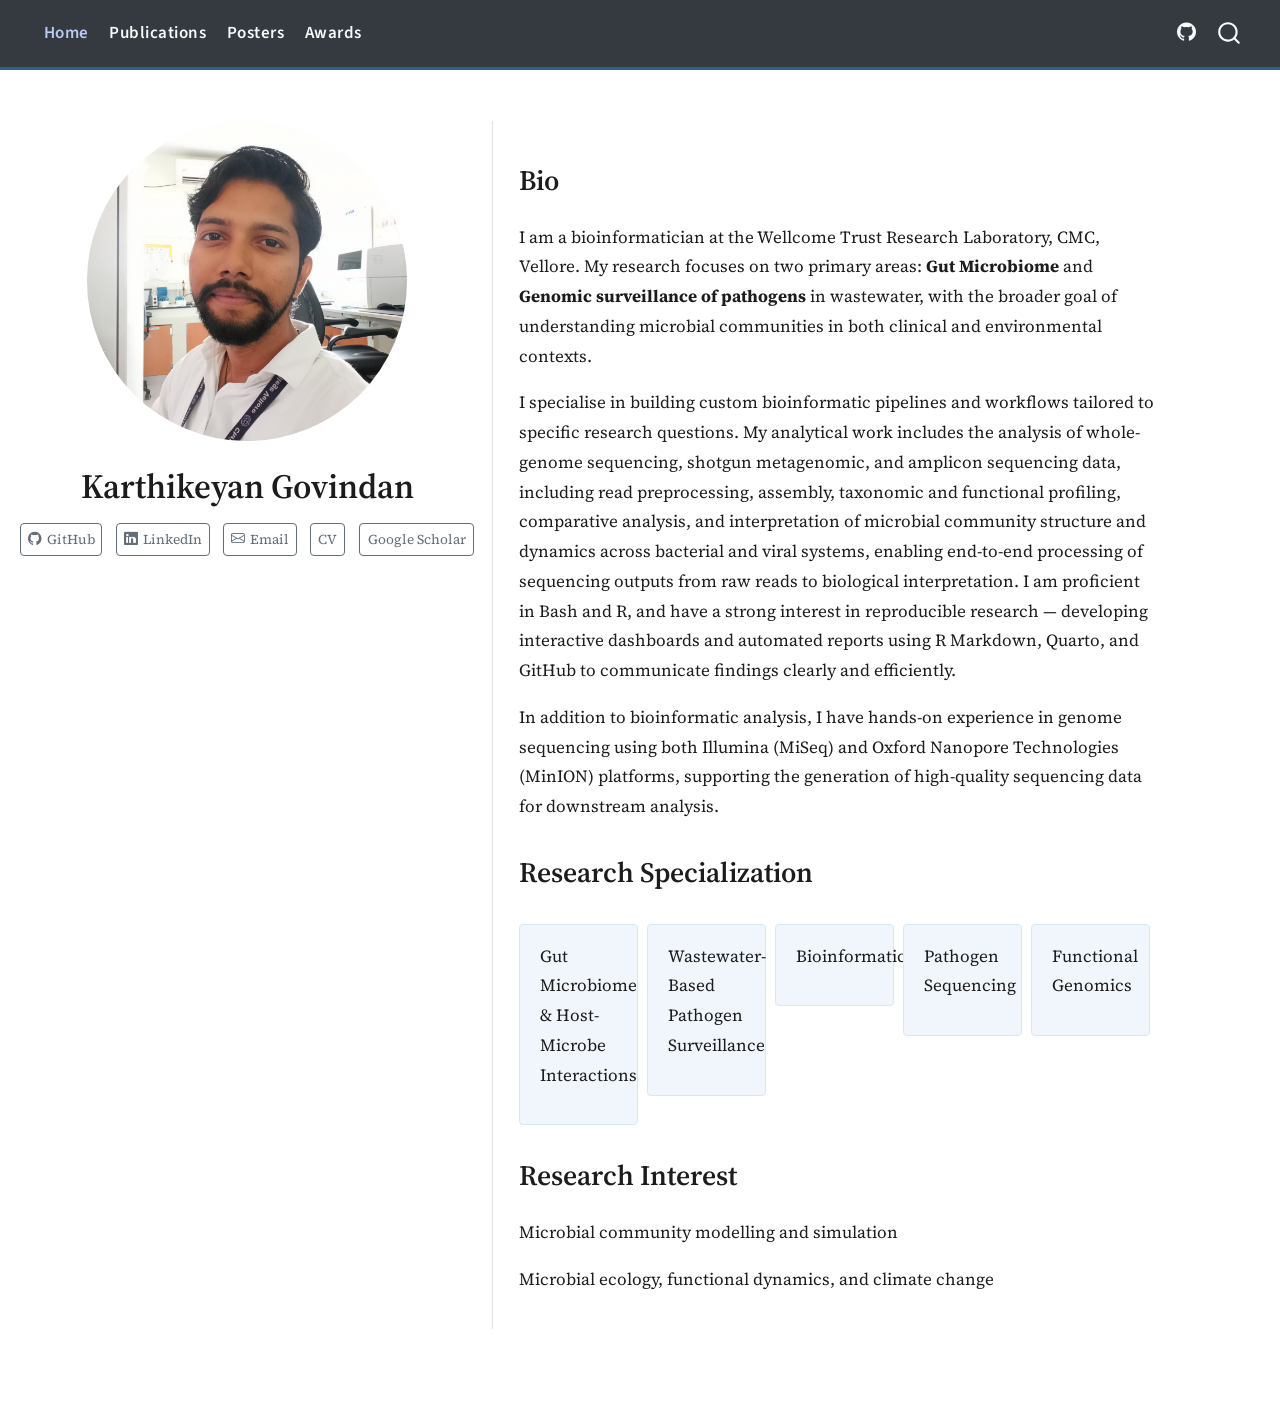
==== docs/index.html @ aa15e9ef "second commit" ====
<!DOCTYPE html>
<html xmlns="http://www.w3.org/1999/xhtml" lang="en" xml:lang="en"><head>

<meta charset="utf-8">
<meta name="generator" content="quarto-1.8.25">

<meta name="viewport" content="width=device-width, initial-scale=1.0, user-scalable=yes">


<title>Karthikeyan Govindan</title>
<style>
code{white-space: pre-wrap;}
span.smallcaps{font-variant: small-caps;}
div.columns{display: flex; gap: min(4vw, 1.5em);}
div.column{flex: auto; overflow-x: auto;}
div.hanging-indent{margin-left: 1.5em; text-indent: -1.5em;}
ul.task-list{list-style: none;}
ul.task-list li input[type="checkbox"] {
  width: 0.8em;
  margin: 0 0.8em 0.2em -1em; /* quarto-specific, see https://github.com/quarto-dev/quarto-cli/issues/4556 */ 
  vertical-align: middle;
}
</style>


<script src="site_libs/quarto-nav/quarto-nav.js"></script>
<script src="site_libs/quarto-nav/headroom.min.js"></script>
<script src="site_libs/clipboard/clipboard.min.js"></script>
<script src="site_libs/quarto-search/autocomplete.umd.js"></script>
<script src="site_libs/quarto-search/fuse.min.js"></script>
<script src="site_libs/quarto-search/quarto-search.js"></script>
<meta name="quarto:offset" content="./">
<script src="site_libs/quarto-html/quarto.js" type="module"></script>
<script src="site_libs/quarto-html/tabsets/tabsets.js" type="module"></script>
<script src="site_libs/quarto-html/axe/axe-check.js" type="module"></script>
<script src="site_libs/quarto-html/popper.min.js"></script>
<script src="site_libs/quarto-html/tippy.umd.min.js"></script>
<link href="site_libs/quarto-html/tippy.css" rel="stylesheet">
<link href="site_libs/quarto-html/quarto-syntax-highlighting-7b89279ff1a6dce999919e0e67d4d9ec.css" rel="stylesheet" id="quarto-text-highlighting-styles">
<script src="site_libs/bootstrap/bootstrap.min.js"></script>
<link href="site_libs/bootstrap/bootstrap-icons.css" rel="stylesheet">
<link href="site_libs/bootstrap/bootstrap-ef08cc5fa9a09181b5c5da434a061628.min.css" rel="stylesheet" append-hash="true" id="quarto-bootstrap" data-mode="light">
<script id="quarto-search-options" type="application/json">{
  "location": "navbar",
  "copy-button": false,
  "collapse-after": 3,
  "panel-placement": "end",
  "type": "overlay",
  "limit": 50,
  "keyboard-shortcut": [
    "f",
    "/",
    "s"
  ],
  "show-item-context": false,
  "language": {
    "search-no-results-text": "No results",
    "search-matching-documents-text": "matching documents",
    "search-copy-link-title": "Copy link to search",
    "search-hide-matches-text": "Hide additional matches",
    "search-more-match-text": "more match in this document",
    "search-more-matches-text": "more matches in this document",
    "search-clear-button-title": "Clear",
    "search-text-placeholder": "",
    "search-detached-cancel-button-title": "Cancel",
    "search-submit-button-title": "Submit",
    "search-label": "Search"
  }
}</script>


<link rel="stylesheet" href="styles.css">
</head>

<body class="nav-fixed fullcontent quarto-light">

<div id="quarto-search-results"></div>
  <header id="quarto-header" class="headroom fixed-top">
    <nav class="navbar navbar-expand-lg " data-bs-theme="dark">
      <div class="navbar-container container-fluid">
      <div class="navbar-brand-container mx-auto">
    <a href="./index.html" class="navbar-brand navbar-brand-logo">
    </a>
  </div>
            <div id="quarto-search" class="" title="Search"></div>
          <button class="navbar-toggler" type="button" data-bs-toggle="collapse" data-bs-target="#navbarCollapse" aria-controls="navbarCollapse" role="menu" aria-expanded="false" aria-label="Toggle navigation" onclick="if (window.quartoToggleHeadroom) { window.quartoToggleHeadroom(); }">
  <span class="navbar-toggler-icon"></span>
</button>
          <div class="collapse navbar-collapse" id="navbarCollapse">
            <ul class="navbar-nav navbar-nav-scroll me-auto">
  <li class="nav-item">
    <a class="nav-link active" href="./index.html" aria-current="page"> 
<span class="menu-text">Home</span></a>
  </li>  
  <li class="nav-item">
    <a class="nav-link" href="./publications.html"> 
<span class="menu-text">Publications</span></a>
  </li>  
  <li class="nav-item">
    <a class="nav-link" href="./posters.html"> 
<span class="menu-text">Posters</span></a>
  </li>  
  <li class="nav-item">
    <a class="nav-link" href="./awards.html"> 
<span class="menu-text">Awards</span></a>
  </li>  
</ul>
            <ul class="navbar-nav navbar-nav-scroll ms-auto">
  <li class="nav-item compact">
    <a class="nav-link" href="https://github.com/yourusername"> <i class="bi bi-github" role="img" aria-label="GitHub">
</i> 
<span class="menu-text"></span></a>
  </li>  
</ul>
          </div> <!-- /navcollapse -->
            <div class="quarto-navbar-tools">
</div>
      </div> <!-- /container-fluid -->
    </nav>
</header>
<!-- content -->
<div id="quarto-content" class="quarto-container page-columns page-rows-contents page-layout-article page-navbar">
<!-- sidebar -->
<!-- margin-sidebar -->
    
<!-- main -->
<div class="quarto-about-trestles">
  <div class="about-entity">
    <img src="profile.jpg" class="about-image
  round " style="height: 320px; width: 320px;">
<header id="title-block-header" class="quarto-title-block default">
<div class="quarto-title">
<h1 class="title">Karthikeyan Govindan</h1>
</div>
<div class="quarto-title-meta">
  </div>
</header>
    <div class="about-links">
  <a href="https://github.com/karthi-16" class="about-link" rel="" target="">
    <i class="bi bi-github"></i>
     <span class="about-link-text">GitHub</span>
  </a>
  <a href="https://linkedin.com/in/Karthikeyan Govindan" class="about-link" rel="" target="">
    <i class="bi bi-linkedin"></i>
     <span class="about-link-text">LinkedIn</span>
  </a>
  <a href="mailto:karthikeyan.g@cmcvellore.ac.in" class="about-link" rel="" target="">
    <i class="bi bi-envelope"></i>
     <span class="about-link-text">Email</span>
  </a>
  <a href="/cv.pdf" class="about-link" rel="" target="">
     <span class="about-link-text">CV</span>
  </a>
  <a href="https://scholar.google.com/citations?view_op=list_works&amp;hl=en&amp;user=is4cNvYAAAAJ&amp;sortby=pubdate" class="about-link" rel="" target="">
    <i class="bi bi-google-scholar"></i>
     <span class="about-link-text">Google Scholar</span>
  </a>
</div>
  </div>
  <div class="about-contents"><main class="content" id="quarto-document-content">
<section id="section" class="level2">
<h2 data-anchor-id="section"></h2>
</section>
<section id="bio" class="level2">
<h2 data-anchor-id="bio">Bio</h2>
<p>I am a bioinformatician at the Wellcome Trust Research Laboratory, CMC, Vellore. My research focuses on two primary areas: <strong>Gut Microbiome</strong> and <strong>Genomic surveillance of pathogens</strong> in wastewater, with the broader goal of understanding microbial communities in both clinical and environmental contexts.</p>
<p>I specialise in building custom bioinformatic pipelines and workflows tailored to specific research questions. My analytical work includes the analysis of whole-genome sequencing, shotgun metagenomic, and amplicon sequencing data, including read preprocessing, assembly, taxonomic and functional profiling, comparative analysis, and interpretation of microbial community structure and dynamics across bacterial and viral systems, enabling end-to-end processing of sequencing outputs from raw reads to biological interpretation. I am proficient in Bash and R, and have a strong interest in reproducible research — developing interactive dashboards and automated reports using R Markdown, Quarto, and GitHub to communicate findings clearly and efficiently.</p>
<p>In addition to bioinformatic analysis, I have hands-on experience in genome sequencing using both Illumina (MiSeq) and Oxford Nanopore Technologies (MinION) platforms, supporting the generation of high-quality sequencing data for downstream analysis.</p>
</section>
<section id="research-specialization" class="level2">
<h2 data-anchor-id="research-specialization">Research Specialization</h2>
<div class="columns">
<div class="column" style="width:20%;">
<div class="interest-box">
<p>Gut Microbiome &amp; Host-Microbe Interactions</p>
</div>
</div><div class="column" style="width:20%;">
<div class="interest-box">
<p>Wastewater-Based Pathogen Surveillance</p>
</div>
</div><div class="column" style="width:20%;">
<div class="interest-box">
<p>Bioinformatics</p>
</div>
</div><div class="column" style="width:20%;">
<div class="interest-box">
<p>Pathogen Sequencing</p>
</div>
</div><div class="column" style="width:20%;">
<div class="interest-box">
<p>Functional Genomics</p>
</div>
</div>
</div>
</section>
<section id="research-interest" class="level2">
<h2 data-anchor-id="research-interest">Research Interest</h2>
<p>Microbial community modelling and simulation</p>
<p>Microbial ecology, functional dynamics, and climate change</p>


</section>
</main></div>
</div>
 <!-- /main -->
<script id="quarto-html-after-body" type="application/javascript">
  window.document.addEventListener("DOMContentLoaded", function (event) {
    const isCodeAnnotation = (el) => {
      for (const clz of el.classList) {
        if (clz.startsWith('code-annotation-')) {                     
          return true;
        }
      }
      return false;
    }
    const onCopySuccess = function(e) {
      // button target
      const button = e.trigger;
      // don't keep focus
      button.blur();
      // flash "checked"
      button.classList.add('code-copy-button-checked');
      var currentTitle = button.getAttribute("title");
      button.setAttribute("title", "Copied!");
      let tooltip;
      if (window.bootstrap) {
        button.setAttribute("data-bs-toggle", "tooltip");
        button.setAttribute("data-bs-placement", "left");
        button.setAttribute("data-bs-title", "Copied!");
        tooltip = new bootstrap.Tooltip(button, 
          { trigger: "manual", 
            customClass: "code-copy-button-tooltip",
            offset: [0, -8]});
        tooltip.show();    
      }
      setTimeout(function() {
        if (tooltip) {
          tooltip.hide();
          button.removeAttribute("data-bs-title");
          button.removeAttribute("data-bs-toggle");
          button.removeAttribute("data-bs-placement");
        }
        button.setAttribute("title", currentTitle);
        button.classList.remove('code-copy-button-checked');
      }, 1000);
      // clear code selection
      e.clearSelection();
    }
    const getTextToCopy = function(trigger) {
      const outerScaffold = trigger.parentElement.cloneNode(true);
      const codeEl = outerScaffold.querySelector('code');
      for (const childEl of codeEl.children) {
        if (isCodeAnnotation(childEl)) {
          childEl.remove();
        }
      }
      return codeEl.innerText;
    }
    const clipboard = new window.ClipboardJS('.code-copy-button:not([data-in-quarto-modal])', {
      text: getTextToCopy
    });
    clipboard.on('success', onCopySuccess);
    if (window.document.getElementById('quarto-embedded-source-code-modal')) {
      const clipboardModal = new window.ClipboardJS('.code-copy-button[data-in-quarto-modal]', {
        text: getTextToCopy,
        container: window.document.getElementById('quarto-embedded-source-code-modal')
      });
      clipboardModal.on('success', onCopySuccess);
    }
      var localhostRegex = new RegExp(/^(?:http|https):\/\/localhost\:?[0-9]*\//);
      var mailtoRegex = new RegExp(/^mailto:/);
        var filterRegex = new RegExp('/' + window.location.host + '/');
      var isInternal = (href) => {
          return filterRegex.test(href) || localhostRegex.test(href) || mailtoRegex.test(href);
      }
      // Inspect non-navigation links and adorn them if external
     var links = window.document.querySelectorAll('a[href]:not(.nav-link):not(.navbar-brand):not(.toc-action):not(.sidebar-link):not(.sidebar-item-toggle):not(.pagination-link):not(.no-external):not([aria-hidden]):not(.dropdown-item):not(.quarto-navigation-tool):not(.about-link)');
      for (var i=0; i<links.length; i++) {
        const link = links[i];
        if (!isInternal(link.href)) {
          // undo the damage that might have been done by quarto-nav.js in the case of
          // links that we want to consider external
          if (link.dataset.originalHref !== undefined) {
            link.href = link.dataset.originalHref;
          }
        }
      }
    function tippyHover(el, contentFn, onTriggerFn, onUntriggerFn) {
      const config = {
        allowHTML: true,
        maxWidth: 500,
        delay: 100,
        arrow: false,
        appendTo: function(el) {
            return el.parentElement;
        },
        interactive: true,
        interactiveBorder: 10,
        theme: 'quarto',
        placement: 'bottom-start',
      };
      if (contentFn) {
        config.content = contentFn;
      }
      if (onTriggerFn) {
        config.onTrigger = onTriggerFn;
      }
      if (onUntriggerFn) {
        config.onUntrigger = onUntriggerFn;
      }
      window.tippy(el, config); 
    }
    const noterefs = window.document.querySelectorAll('a[role="doc-noteref"]');
    for (var i=0; i<noterefs.length; i++) {
      const ref = noterefs[i];
      tippyHover(ref, function() {
        // use id or data attribute instead here
        let href = ref.getAttribute('data-footnote-href') || ref.getAttribute('href');
        try { href = new URL(href).hash; } catch {}
        const id = href.replace(/^#\/?/, "");
        const note = window.document.getElementById(id);
        if (note) {
          return note.innerHTML;
        } else {
          return "";
        }
      });
    }
    const xrefs = window.document.querySelectorAll('a.quarto-xref');
    const processXRef = (id, note) => {
      // Strip column container classes
      const stripColumnClz = (el) => {
        el.classList.remove("page-full", "page-columns");
        if (el.children) {
          for (const child of el.children) {
            stripColumnClz(child);
          }
        }
      }
      stripColumnClz(note)
      if (id === null || id.startsWith('sec-')) {
        // Special case sections, only their first couple elements
        const container = document.createElement("div");
        if (note.children && note.children.length > 2) {
          container.appendChild(note.children[0].cloneNode(true));
          for (let i = 1; i < note.children.length; i++) {
            const child = note.children[i];
            if (child.tagName === "P" && child.innerText === "") {
              continue;
            } else {
              container.appendChild(child.cloneNode(true));
              break;
            }
          }
          if (window.Quarto?.typesetMath) {
            window.Quarto.typesetMath(container);
          }
          return container.innerHTML
        } else {
          if (window.Quarto?.typesetMath) {
            window.Quarto.typesetMath(note);
          }
          return note.innerHTML;
        }
      } else {
        // Remove any anchor links if they are present
        const anchorLink = note.querySelector('a.anchorjs-link');
        if (anchorLink) {
          anchorLink.remove();
        }
        if (window.Quarto?.typesetMath) {
          window.Quarto.typesetMath(note);
        }
        if (note.classList.contains("callout")) {
          return note.outerHTML;
        } else {
          return note.innerHTML;
        }
      }
    }
    for (var i=0; i<xrefs.length; i++) {
      const xref = xrefs[i];
      tippyHover(xref, undefined, function(instance) {
        instance.disable();
        let url = xref.getAttribute('href');
        let hash = undefined; 
        if (url.startsWith('#')) {
          hash = url;
        } else {
          try { hash = new URL(url).hash; } catch {}
        }
        if (hash) {
          const id = hash.replace(/^#\/?/, "");
          const note = window.document.getElementById(id);
          if (note !== null) {
            try {
              const html = processXRef(id, note.cloneNode(true));
              instance.setContent(html);
            } finally {
              instance.enable();
              instance.show();
            }
          } else {
            // See if we can fetch this
            fetch(url.split('#')[0])
            .then(res => res.text())
            .then(html => {
              const parser = new DOMParser();
              const htmlDoc = parser.parseFromString(html, "text/html");
              const note = htmlDoc.getElementById(id);
              if (note !== null) {
                const html = processXRef(id, note);
                instance.setContent(html);
              } 
            }).finally(() => {
              instance.enable();
              instance.show();
            });
          }
        } else {
          // See if we can fetch a full url (with no hash to target)
          // This is a special case and we should probably do some content thinning / targeting
          fetch(url)
          .then(res => res.text())
          .then(html => {
            const parser = new DOMParser();
            const htmlDoc = parser.parseFromString(html, "text/html");
            const note = htmlDoc.querySelector('main.content');
            if (note !== null) {
              // This should only happen for chapter cross references
              // (since there is no id in the URL)
              // remove the first header
              if (note.children.length > 0 && note.children[0].tagName === "HEADER") {
                note.children[0].remove();
              }
              const html = processXRef(null, note);
              instance.setContent(html);
            } 
          }).finally(() => {
            instance.enable();
            instance.show();
          });
        }
      }, function(instance) {
      });
    }
        let selectedAnnoteEl;
        const selectorForAnnotation = ( cell, annotation) => {
          let cellAttr = 'data-code-cell="' + cell + '"';
          let lineAttr = 'data-code-annotation="' +  annotation + '"';
          const selector = 'span[' + cellAttr + '][' + lineAttr + ']';
          return selector;
        }
        const selectCodeLines = (annoteEl) => {
          const doc = window.document;
          const targetCell = annoteEl.getAttribute("data-target-cell");
          const targetAnnotation = annoteEl.getAttribute("data-target-annotation");
          const annoteSpan = window.document.querySelector(selectorForAnnotation(targetCell, targetAnnotation));
          const lines = annoteSpan.getAttribute("data-code-lines").split(",");
          const lineIds = lines.map((line) => {
            return targetCell + "-" + line;
          })
          let top = null;
          let height = null;
          let parent = null;
          if (lineIds.length > 0) {
              //compute the position of the single el (top and bottom and make a div)
              const el = window.document.getElementById(lineIds[0]);
              top = el.offsetTop;
              height = el.offsetHeight;
              parent = el.parentElement.parentElement;
            if (lineIds.length > 1) {
              const lastEl = window.document.getElementById(lineIds[lineIds.length - 1]);
              const bottom = lastEl.offsetTop + lastEl.offsetHeight;
              height = bottom - top;
            }
            if (top !== null && height !== null && parent !== null) {
              // cook up a div (if necessary) and position it 
              let div = window.document.getElementById("code-annotation-line-highlight");
              if (div === null) {
                div = window.document.createElement("div");
                div.setAttribute("id", "code-annotation-line-highlight");
                div.style.position = 'absolute';
                parent.appendChild(div);
              }
              div.style.top = top - 2 + "px";
              div.style.height = height + 4 + "px";
              div.style.left = 0;
              let gutterDiv = window.document.getElementById("code-annotation-line-highlight-gutter");
              if (gutterDiv === null) {
                gutterDiv = window.document.createElement("div");
                gutterDiv.setAttribute("id", "code-annotation-line-highlight-gutter");
                gutterDiv.style.position = 'absolute';
                const codeCell = window.document.getElementById(targetCell);
                const gutter = codeCell.querySelector('.code-annotation-gutter');
                gutter.appendChild(gutterDiv);
              }
              gutterDiv.style.top = top - 2 + "px";
              gutterDiv.style.height = height + 4 + "px";
            }
            selectedAnnoteEl = annoteEl;
          }
        };
        const unselectCodeLines = () => {
          const elementsIds = ["code-annotation-line-highlight", "code-annotation-line-highlight-gutter"];
          elementsIds.forEach((elId) => {
            const div = window.document.getElementById(elId);
            if (div) {
              div.remove();
            }
          });
          selectedAnnoteEl = undefined;
        };
          // Handle positioning of the toggle
      window.addEventListener(
        "resize",
        throttle(() => {
          elRect = undefined;
          if (selectedAnnoteEl) {
            selectCodeLines(selectedAnnoteEl);
          }
        }, 10)
      );
      function throttle(fn, ms) {
      let throttle = false;
      let timer;
        return (...args) => {
          if(!throttle) { // first call gets through
              fn.apply(this, args);
              throttle = true;
          } else { // all the others get throttled
              if(timer) clearTimeout(timer); // cancel #2
              timer = setTimeout(() => {
                fn.apply(this, args);
                timer = throttle = false;
              }, ms);
          }
        };
      }
        // Attach click handler to the DT
        const annoteDls = window.document.querySelectorAll('dt[data-target-cell]');
        for (const annoteDlNode of annoteDls) {
          annoteDlNode.addEventListener('click', (event) => {
            const clickedEl = event.target;
            if (clickedEl !== selectedAnnoteEl) {
              unselectCodeLines();
              const activeEl = window.document.querySelector('dt[data-target-cell].code-annotation-active');
              if (activeEl) {
                activeEl.classList.remove('code-annotation-active');
              }
              selectCodeLines(clickedEl);
              clickedEl.classList.add('code-annotation-active');
            } else {
              // Unselect the line
              unselectCodeLines();
              clickedEl.classList.remove('code-annotation-active');
            }
          });
        }
    const findCites = (el) => {
      const parentEl = el.parentElement;
      if (parentEl) {
        const cites = parentEl.dataset.cites;
        if (cites) {
          return {
            el,
            cites: cites.split(' ')
          };
        } else {
          return findCites(el.parentElement)
        }
      } else {
        return undefined;
      }
    };
    var bibliorefs = window.document.querySelectorAll('a[role="doc-biblioref"]');
    for (var i=0; i<bibliorefs.length; i++) {
      const ref = bibliorefs[i];
      const citeInfo = findCites(ref);
      if (citeInfo) {
        tippyHover(citeInfo.el, function() {
          var popup = window.document.createElement('div');
          citeInfo.cites.forEach(function(cite) {
            var citeDiv = window.document.createElement('div');
            citeDiv.classList.add('hanging-indent');
            citeDiv.classList.add('csl-entry');
            var biblioDiv = window.document.getElementById('ref-' + cite);
            if (biblioDiv) {
              citeDiv.innerHTML = biblioDiv.innerHTML;
            }
            popup.appendChild(citeDiv);
          });
          return popup.innerHTML;
        });
      }
    }
  });
  </script>
</div> <!-- /content -->




</body></html>
---- docs/site_libs/quarto-html/tippy.css ----
.tippy-box[data-animation=fade][data-state=hidden]{opacity:0}[data-tippy-root]{max-width:calc(100vw - 10px)}.tippy-box{position:relative;background-color:#333;color:#fff;border-radius:4px;font-size:14px;line-height:1.4;white-space:normal;outline:0;transition-property:transform,visibility,opacity}.tippy-box[data-placement^=top]>.tippy-arrow{bottom:0}.tippy-box[data-placement^=top]>.tippy-arrow:before{bottom:-7px;left:0;border-width:8px 8px 0;border-top-color:initial;transform-origin:center top}.tippy-box[data-placement^=bottom]>.tippy-arrow{top:0}.tippy-box[data-placement^=bottom]>.tippy-arrow:before{top:-7px;left:0;border-width:0 8px 8px;border-bottom-color:initial;transform-origin:center bottom}.tippy-box[data-placement^=left]>.tippy-arrow{right:0}.tippy-box[data-placement^=left]>.tippy-arrow:before{border-width:8px 0 8px 8px;border-left-color:initial;right:-7px;transform-origin:center left}.tippy-box[data-placement^=right]>.tippy-arrow{left:0}.tippy-box[data-placement^=right]>.tippy-arrow:before{left:-7px;border-width:8px 8px 8px 0;border-right-color:initial;transform-origin:center right}.tippy-box[data-inertia][data-state=visible]{transition-timing-function:cubic-bezier(.54,1.5,.38,1.11)}.tippy-arrow{width:16px;height:16px;color:#333}.tippy-arrow:before{content:"";position:absolute;border-color:transparent;border-style:solid}.tippy-content{position:relative;padding:5px 9px;z-index:1}
---- docs/site_libs/quarto-html/quarto-syntax-highlighting-7b89279ff1a6dce999919e0e67d4d9ec.css ----
/* quarto syntax highlight colors */
:root {
  --quarto-hl-ot-color: #003B4F;
  --quarto-hl-at-color: #657422;
  --quarto-hl-ss-color: #20794D;
  --quarto-hl-an-color: #5E5E5E;
  --quarto-hl-fu-color: #4758AB;
  --quarto-hl-st-color: #20794D;
  --quarto-hl-cf-color: #003B4F;
  --quarto-hl-op-color: #5E5E5E;
  --quarto-hl-er-color: #AD0000;
  --quarto-hl-bn-color: #AD0000;
  --quarto-hl-al-color: #AD0000;
  --quarto-hl-va-color: #111111;
  --quarto-hl-bu-color: inherit;
  --quarto-hl-ex-color: inherit;
  --quarto-hl-pp-color: #AD0000;
  --quarto-hl-in-color: #5E5E5E;
  --quarto-hl-vs-color: #20794D;
  --quarto-hl-wa-color: #5E5E5E;
  --quarto-hl-do-color: #5E5E5E;
  --quarto-hl-im-color: #00769E;
  --quarto-hl-ch-color: #20794D;
  --quarto-hl-dt-color: #AD0000;
  --quarto-hl-fl-color: #AD0000;
  --quarto-hl-co-color: #5E5E5E;
  --quarto-hl-cv-color: #5E5E5E;
  --quarto-hl-cn-color: #8f5902;
  --quarto-hl-sc-color: #5E5E5E;
  --quarto-hl-dv-color: #AD0000;
  --quarto-hl-kw-color: #003B4F;
}

/* other quarto variables */
:root {
  --quarto-font-monospace: SFMono-Regular, Menlo, Monaco, Consolas, "Liberation Mono", "Courier New", monospace;
}

/* syntax highlight based on Pandoc's rules */
pre > code.sourceCode > span {
  color: #003B4F;
}

code.sourceCode > span {
  color: #003B4F;
}

div.sourceCode,
div.sourceCode pre.sourceCode {
  color: #003B4F;
}

/* Normal */
code span {
  color: #003B4F;
}

/* Alert */
code span.al {
  color: #AD0000;
  font-style: inherit;
}

/* Annotation */
code span.an {
  color: #5E5E5E;
  font-style: inherit;
}

/* Attribute */
code span.at {
  color: #657422;
  font-style: inherit;
}

/* BaseN */
code span.bn {
  color: #AD0000;
  font-style: inherit;
}

/* BuiltIn */
code span.bu {
  font-style: inherit;
}

/* ControlFlow */
code span.cf {
  color: #003B4F;
  font-weight: bold;
  font-style: inherit;
}

/* Char */
code span.ch {
  color: #20794D;
  font-style: inherit;
}

/* Constant */
code span.cn {
  color: #8f5902;
  font-style: inherit;
}

/* Comment */
code span.co {
  color: #5E5E5E;
  font-style: inherit;
}

/* CommentVar */
code span.cv {
  color: #5E5E5E;
  font-style: italic;
}

/* Documentation */
code span.do {
  color: #5E5E5E;
  font-style: italic;
}

/* DataType */
code span.dt {
  color: #AD0000;
  font-style: inherit;
}

/* DecVal */
code span.dv {
  color: #AD0000;
  font-style: inherit;
}

/* Error */
code span.er {
  color: #AD0000;
  font-style: inherit;
}

/* Extension */
code span.ex {
  font-style: inherit;
}

/* Float */
code span.fl {
  color: #AD0000;
  font-style: inherit;
}

/* Function */
code span.fu {
  color: #4758AB;
  font-style: inherit;
}

/* Import */
code span.im {
  color: #00769E;
  font-style: inherit;
}

/* Information */
code span.in {
  color: #5E5E5E;
  font-style: inherit;
}

/* Keyword */
code span.kw {
  color: #003B4F;
  font-weight: bold;
  font-style: inherit;
}

/* Operator */
code span.op {
  color: #5E5E5E;
  font-style: inherit;
}

/* Other */
code span.ot {
  color: #003B4F;
  font-style: inherit;
}

/* Preprocessor */
code span.pp {
  color: #AD0000;
  font-style: inherit;
}

/* SpecialChar */
code span.sc {
  color: #5E5E5E;
  font-style: inherit;
}

/* SpecialString */
code span.ss {
  color: #20794D;
  font-style: inherit;
}

/* String */
code span.st {
  color: #20794D;
  font-style: inherit;
}

/* Variable */
code span.va {
  color: #111111;
  font-style: inherit;
}

/* VerbatimString */
code span.vs {
  color: #20794D;
  font-style: inherit;
}

/* Warning */
code span.wa {
  color: #5E5E5E;
  font-style: italic;
}

.prevent-inlining {
  content: "</";
}

/*# sourceMappingURL=3944bc705cfaf4c80e56f77c5205168a.css.map */
---- docs/styles.css ----
/* ── Google Fonts ── */
@import url('https://fonts.googleapis.com/css2?family=Source+Serif+4:ital,wght@0,300;0,400;0,600;1,400&family=Source+Sans+3:wght@300;400;600&display=swap');

:root {
  --accent:       #2c5f8a;
  --accent-light: #e8f1f8;
  --ink:          #1c1c1e;
  --ink-2:        #4a4a4a;
  --ink-3:        #888;
  --bg:           #ffffff;
  --surface:      #ffffff;
  --border:       #e0dbd4;
}

body {
  font-family: 'Source Serif 4', Georgia, serif;
  background: var(--bg);
  color: var(--ink);
  font-size: 17px;
  line-height: 1.75;
}

/* ── Navbar tweaks ── */
.navbar {
  font-family: 'Source Sans 3', sans-serif;
  font-weight: 600;
  letter-spacing: 0.03em;
  border-bottom: 3px solid var(--accent);
}

.navbar-brand {
  font-size: 1.15rem;
  letter-spacing: 0.04em;
}

/* ── Profile card ── */
.profile-wrapper {
  display: grid;
  grid-template-columns: 360px 2fr;
  gap: 1rem;
  align-items: start;
  background: var(--surface);
  border: 0.5px solid var(--border);
  border-radius: 5px;
  padding: 0.5rem;
  margin-bottom: 2.5rem;
  box-shadow: 0 2px 18px rgba(0,0,0,0.06);
}

/* Profile image */
.profile-right {
  display: flex;
  flex-direction: column;
  align-items: center;
  gap: 1.3rem;
  justify-self: center;
}

.profile-photo {
  width: 100%;
  aspect-ratio: 3 / 4;
  object-fit: cover;
  border-radius: 6px;
  border: 3px solid var(--border);
  display: block;
  background: var(--accent-light);
}

/* Social link buttons */
.social-links {
  display: flex;
  flex-direction: column;
  gap: 0.55rem;
  width: 100%;
}

.social-btn {
  display: flex;
  align-items: center;
  gap: 0.55rem;
  padding: 0.45rem 0.9rem;
  border-radius: 6px;
  border: 1px solid var(--border);
  background: var(--bg);
  color: var(--accent);
  font-family: 'Source Sans 3', sans-serif;
  font-size: 0.88rem;
  font-weight: 600;
  text-decoration: none;
  transition: background 0.18s, color 0.18s, border-color 0.18s;
}

.social-btn:hover {
  background: var(--accent);
  color: #fff;
  border-color: var(--accent);
  text-decoration: none;
}

.social-btn svg {
  width: 16px;
  height: 16px;
  flex-shrink: 0;
  fill: currentColor;
}

.profile-name {
  font-family: 'Source Serif 4', serif;
  font-size: 2rem;
  font-weight: 600;
  margin-bottom: 0.1rem;
  line-height: 1.2;
  color: var(--ink);
}

.profile-position {
  font-family: 'Source Sans 3', sans-serif;
  font-size: 1rem;
  color: var(--accent);
  font-weight: 600;
  letter-spacing: 0.02em;
  margin-bottom: 0.25rem;
}

.profile-institution {
  font-family: 'Source Sans 3', sans-serif;
  font-size: 0.95rem;
  color: var(--ink-2);
  margin-bottom: 1.4rem;
}

.section-label {
  font-family: 'Source Sans 3', sans-serif;
  font-size: 0.78rem;
  font-weight: 600;
  text-transform: uppercase;
  letter-spacing: 0.1em;
  color: var(--ink-3);
  margin-bottom: 0.5rem;
  border-bottom: 1px solid var(--border);
  padding-bottom: 0.3rem;
}

.profile-summary {
  color: var(--ink-2);
  font-size: 0.97rem;
  line-height: 1.8;
  margin-bottom: 1.5rem;
}

.interest-tags {
  display: flex;
  flex-wrap: wrap;
  gap: 0.4rem;
}

.tag {
  background: var(--accent-light);
  color: var(--accent);
  font-family: 'Source Sans 3', sans-serif;
  font-size: 0.8rem;
  font-weight: 600;
  border-radius: 20px;
  padding: 0.2rem 0.75rem;
  border: 1px solid #c5ddef;
}

/* ── Responsive ── */
@media (max-width: 240px) {
  .profile-wrapper {
    grid-template-columns: 1fr 240px;
  }
  .profile-photo {
    width: 240px;
    aspect-ratio: 1/1;
    margin: 0 auto;
  }
}

/* ── TRESTLES IMAGE FIX ── */
.quarto-about-trestles .about-image {
  margin-left: -2rem;
  margin-right: 15rem;
}

.quarto-about-trestles .about-links {
  margin-left: -17rem;
  margin-right: 0;
}

.quarto-about-trestles h1.title {
  margin-left: -17rem;
}

.quarto-about-trestles .about-contents {
  padding-left: 0;
  margin-left: -11rem;
  max-width: none;
  padding-right: 0;
}

#quarto-content {
  max-width: 100% !important;
  padding-right: -100rem;
}

.page-columns {
  max-width: 100% !important;
}

/* ── Publications page (scoped to .pub-page only) ── */
.pub-page .quarto-title h1 {
  margin-bottom: 2rem;
}

.pub-page h2 {
  font-family: 'Source Sans 3', sans-serif;
  font-size: 1.1rem;
  font-weight: 600;
  color: var(--ink);
  margin: 2rem 0 0.8rem;
  padding-bottom: 0.3rem;
  border-bottom: 2px solid var(--border);
}

.pub-page p {
  margin-bottom: 1.4rem;
  padding: 1.1rem 1.4rem;
  background: var(--surface);
  border: 1px solid var(--border);
  border-left: 4px solid var(--accent);
  border-radius: 6px;
  line-height: 1.75;
}

.pub-page p strong {
  font-size: 1rem;
  color: var(--ink);
}

.pub-page p em {
  font-size: 0.88rem;
  color: var(--ink-2);
  display: block;
  margin-top: 0.2rem;
}

.pub-page hr {
  border: none;
  margin: 0;
}

.pub-link {
  font-family: 'Source Sans 3', sans-serif;
  font-size: 0.78rem;
  font-weight: 600;
  color: var(--accent);
  border: 1px solid var(--accent);
  border-radius: 4px;
  padding: 0.15rem 0.6rem;
  text-decoration: none;
  margin-right: 0.3rem;
  transition: background 0.15s, color 0.15s;
}

.pub-link:hover {
  background: var(--accent);
  color: #fff;
  text-decoration: none;
}


/* ── Posters page ── */
.poster-page {
  padding: 1rem;
}

.poster-grid {
  display: grid;
  grid-template-columns: repeat(auto-fit, minmax(320px, 1fr));
  gap: 1.5rem;
}

.poster-card {
  background: #ffffff;
  border-radius: 12px;
  box-shadow: 0 4px 14px rgba(0,0,0,0.08);
  padding: 1rem;
  display: flex;
  flex-direction: column;
  gap: 0.75rem;
}

.poster-preview iframe {
  width: 100%;
  height: 360px;
  border: none;
  border-radius: 8px;
}

.poster-title {
  font-weight: 600;
  font-size: 1rem;
  line-height: 1.3;
}

.poster-venue {
  font-size: 0.9rem;
  color: #555;
}

.poster-links {
  margin-top: 0.5rem;
}

.pub-link {
  display: inline-block;
  margin-right: 0.75rem;
  font-size: 0.9rem;
  text-decoration: none;
  color: #1a73e8;
}

.pub-link:hover {
  text-decoration: underline;
}

.poster-preview img {
  width: 75%;
  height: auto;
  border-radius: 8px;
  display: block;
  transition: transform 0.25s ease, box-shadow 0.25s ease;
}

.poster-preview img:hover {
  transform: scale(1.02);
  box-shadow: 0 6px 18px rgba(0,0,0,0.15);
}


.awards-page {
  padding: 1rem;
}

.awards-list {
  display: grid;
  grid-template-columns: repeat(auto-fit, minmax(320px, 1fr));
  gap: 1.5rem;
}

.award-card {
  background: #ffffff;
  border-radius: 12px;
  padding: 1.2rem 1.3rem;
  box-shadow: 0 4px 14px rgba(0,0,0,0.08);
  display: flex;
  flex-direction: column;
  gap: 0.4rem;
}

.award-title {
  font-size: 1.1rem;
  font-weight: 600;
}

.award-org {
  font-size: 0.95rem;
  color: #444;
}

.award-year {
  font-size: 0.9rem;
  color: #777;
}

/* ── Research Interests box ── */
.interest-box {
  border: 1px solid #d8e8f0;
  border-radius: 4px;
  padding: 1rem 1.2rem;
  background: #f0f6fb;
  margin-top: 0.5rem;
  margin-right: 0.5rem;  /* ← controls gap between boxes */
}

.quarto-title-meta {
  display: none;
}
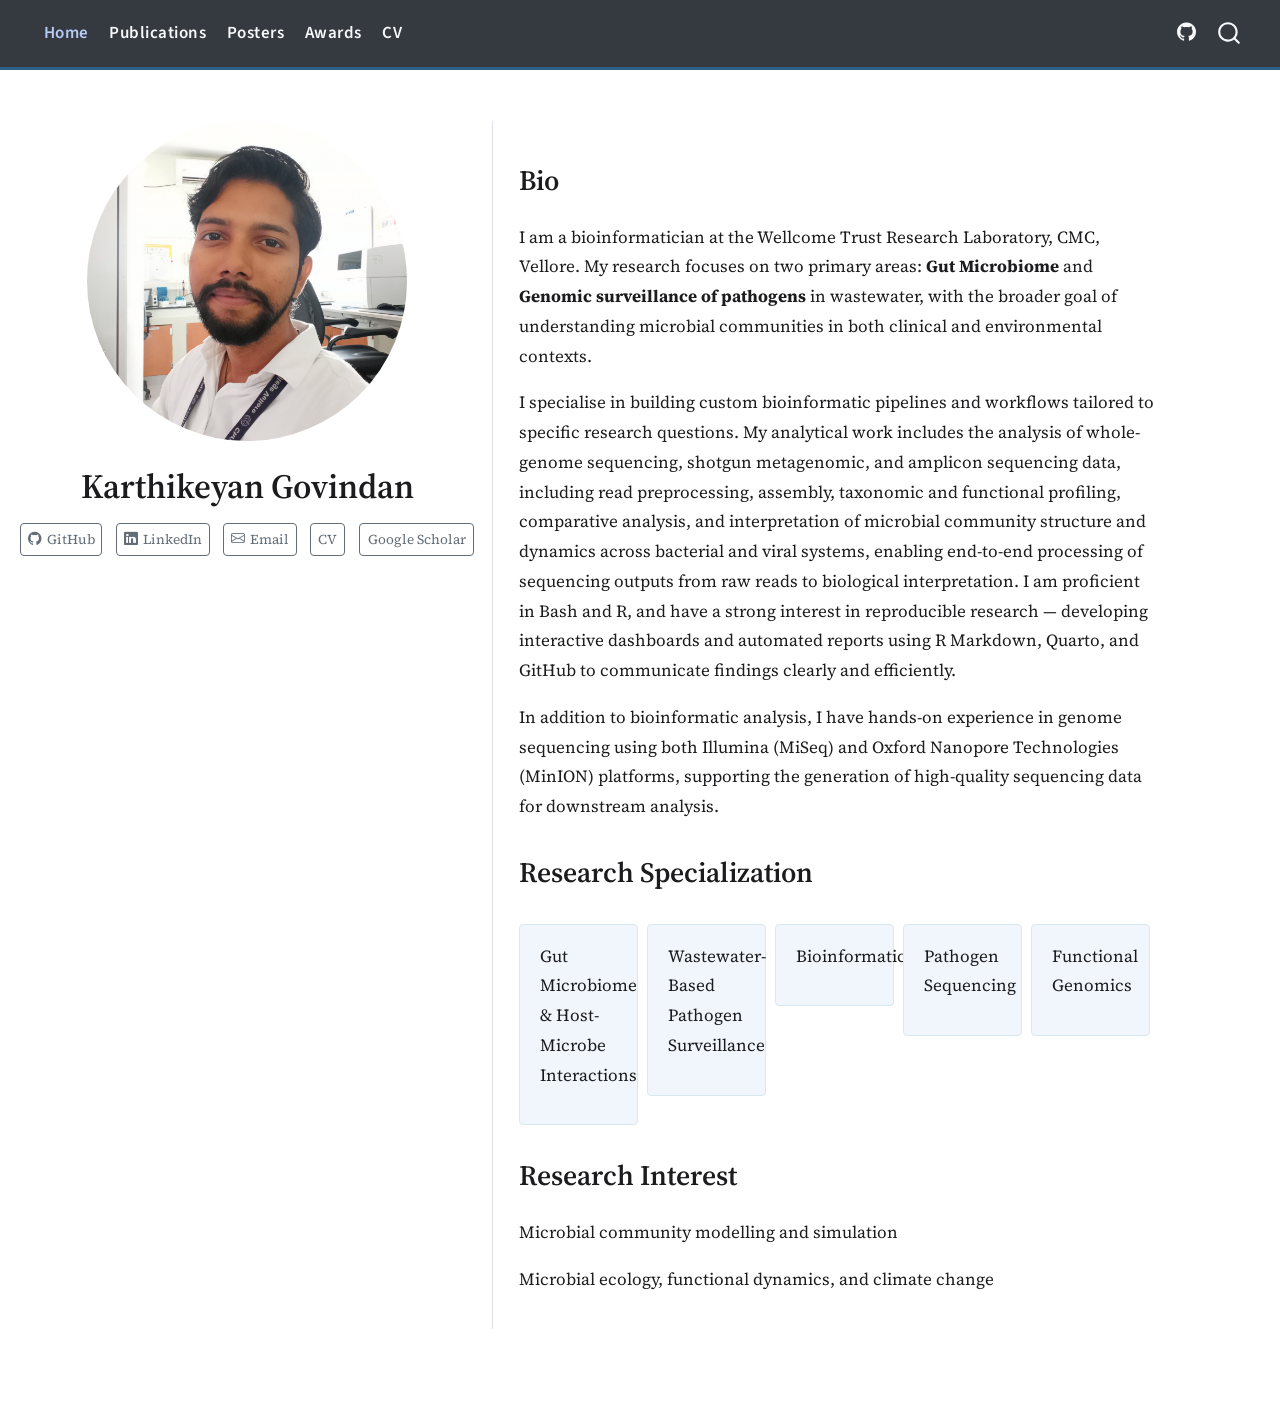
==== commit d0422d75: "latest commit" ====
--- a/docs/index.html
+++ b/docs/index.html
@@ -104,10 +104,14 @@
     <a class="nav-link" href="./awards.html"> 
 <span class="menu-text">Awards</span></a>
   </li>  
+  <li class="nav-item">
+    <a class="nav-link" href="./cv.pdf"> 
+<span class="menu-text">CV</span></a>
+  </li>  
 </ul>
             <ul class="navbar-nav navbar-nav-scroll ms-auto">
   <li class="nav-item compact">
-    <a class="nav-link" href="https://github.com/yourusername"> <i class="bi bi-github" role="img" aria-label="GitHub">
+    <a class="nav-link" href="https://github.com/karthi-16"> <i class="bi bi-github" role="img" aria-label="GitHub">
 </i> 
 <span class="menu-text"></span></a>
   </li>  
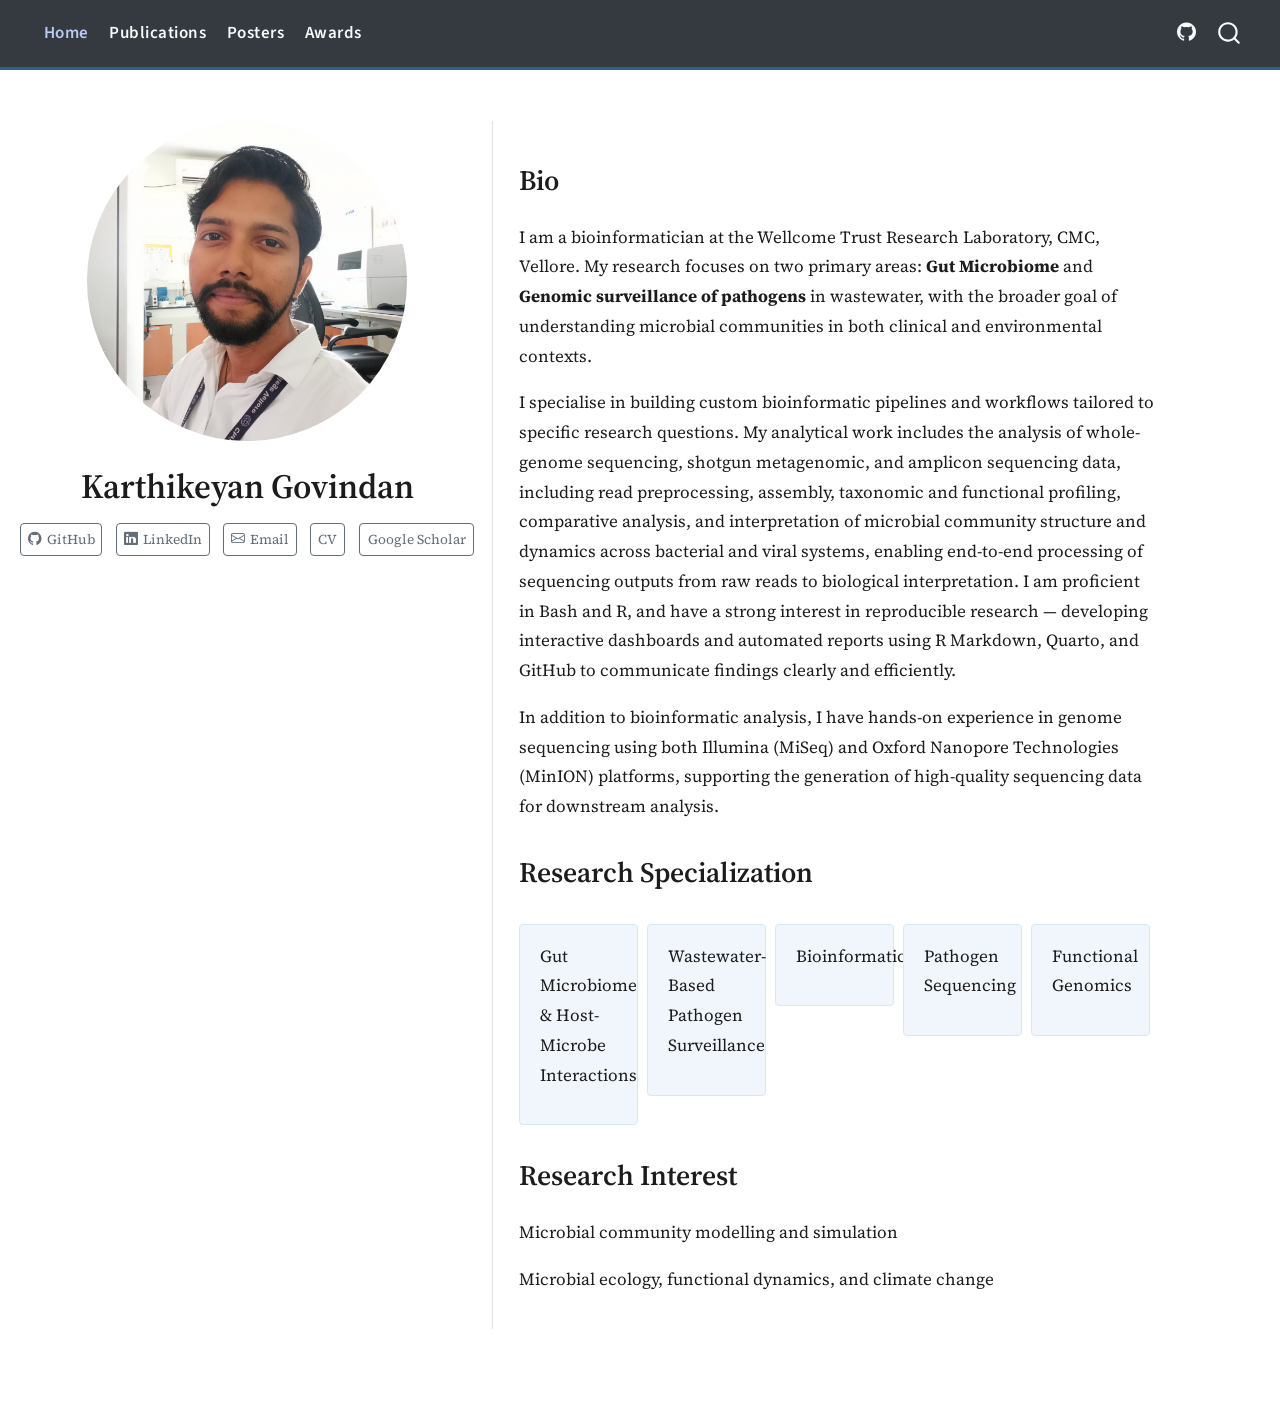
==== commit f8866c77: "latest2 commit" ====
--- a/docs/index.html
+++ b/docs/index.html
@@ -39,7 +39,7 @@
 <link href="site_libs/quarto-html/quarto-syntax-highlighting-7b89279ff1a6dce999919e0e67d4d9ec.css" rel="stylesheet" id="quarto-text-highlighting-styles">
 <script src="site_libs/bootstrap/bootstrap.min.js"></script>
 <link href="site_libs/bootstrap/bootstrap-icons.css" rel="stylesheet">
-<link href="site_libs/bootstrap/bootstrap-ef08cc5fa9a09181b5c5da434a061628.min.css" rel="stylesheet" append-hash="true" id="quarto-bootstrap" data-mode="light">
+<link href="site_libs/bootstrap/bootstrap-3d791fc8f0cf08f4e7ac45ed15d6e039.min.css" rel="stylesheet" append-hash="true" id="quarto-bootstrap" data-mode="light">
 <script id="quarto-search-options" type="application/json">{
   "location": "navbar",
   "copy-button": false,
@@ -103,10 +103,6 @@
   <li class="nav-item">
     <a class="nav-link" href="./awards.html"> 
 <span class="menu-text">Awards</span></a>
-  </li>  
-  <li class="nav-item">
-    <a class="nav-link" href="./cv.pdf"> 
-<span class="menu-text">CV</span></a>
   </li>  
 </ul>
             <ul class="navbar-nav navbar-nav-scroll ms-auto">
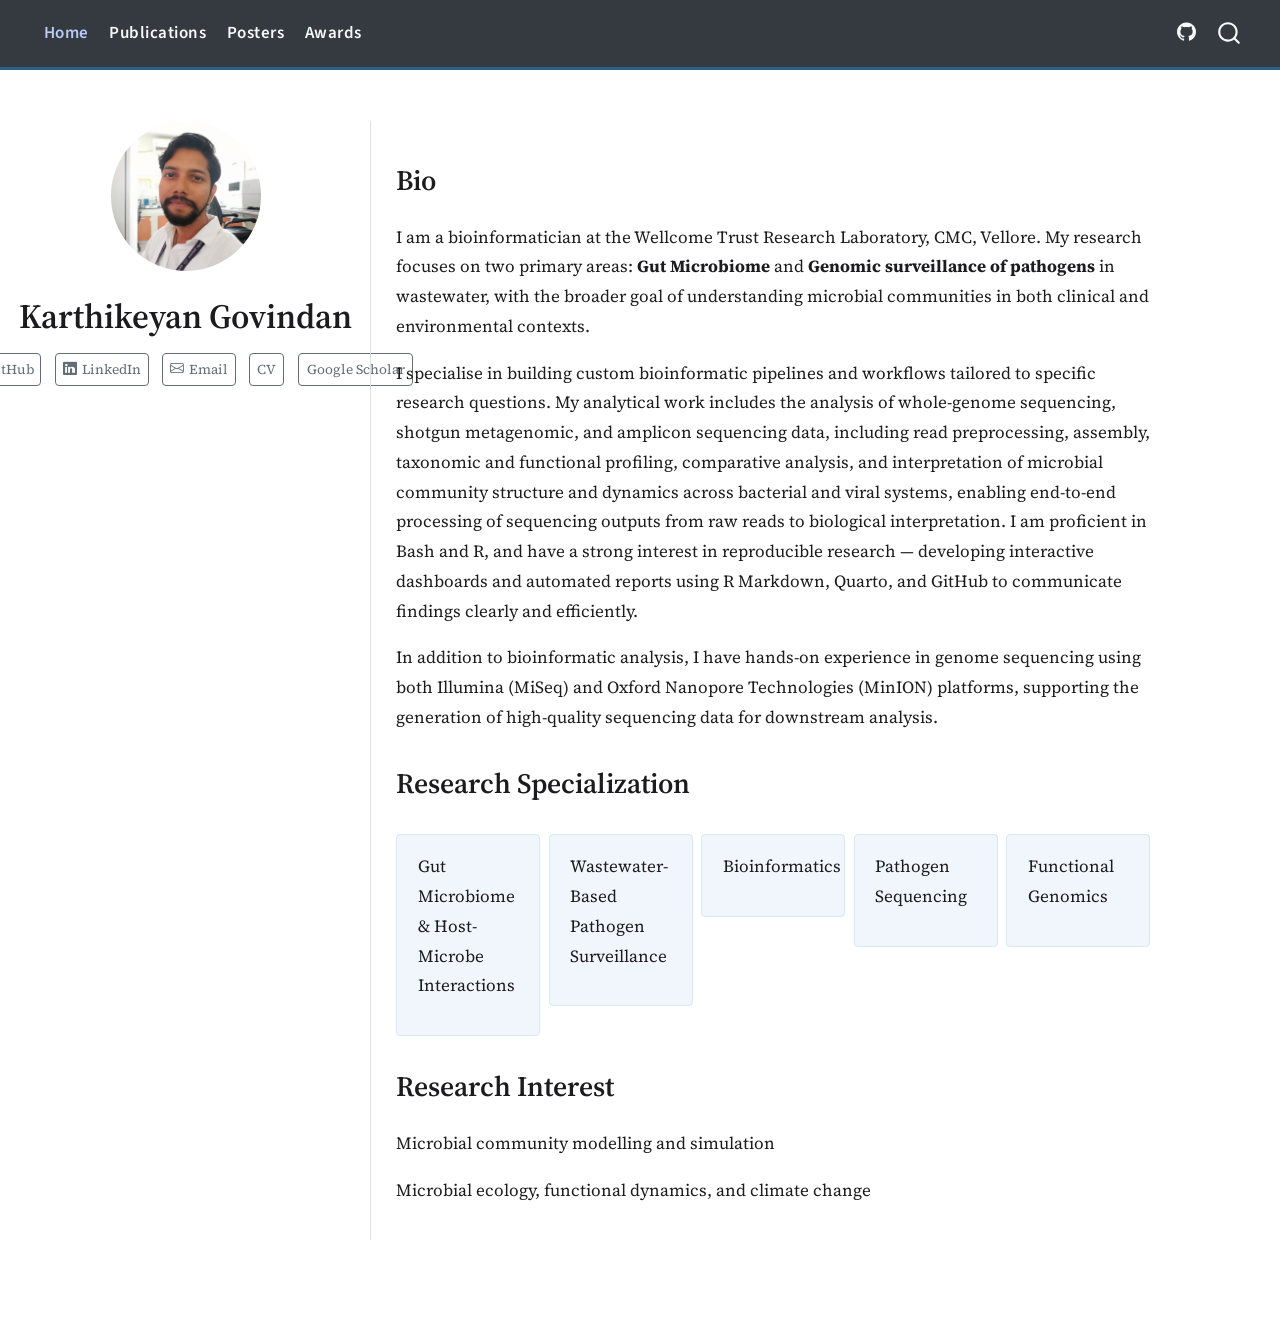
==== commit f226ff0b: "latest12 commit" ====
--- a/docs/index.html
+++ b/docs/index.html
@@ -39,7 +39,7 @@
 <link href="site_libs/quarto-html/quarto-syntax-highlighting-7b89279ff1a6dce999919e0e67d4d9ec.css" rel="stylesheet" id="quarto-text-highlighting-styles">
 <script src="site_libs/bootstrap/bootstrap.min.js"></script>
 <link href="site_libs/bootstrap/bootstrap-icons.css" rel="stylesheet">
-<link href="site_libs/bootstrap/bootstrap-3d791fc8f0cf08f4e7ac45ed15d6e039.min.css" rel="stylesheet" append-hash="true" id="quarto-bootstrap" data-mode="light">
+<link href="site_libs/bootstrap/bootstrap-7ba488c7f2d1bc2f73a30f345f3e4027.min.css" rel="stylesheet" append-hash="true" id="quarto-bootstrap" data-mode="light">
 <script id="quarto-search-options" type="application/json">{
   "location": "navbar",
   "copy-button": false,
@@ -67,6 +67,7 @@
     "search-label": "Search"
   }
 }</script>
+<meta name="viewport" content="width=device-width, initial-scale=1.0">
 
 
 <link rel="stylesheet" href="styles.css">
@@ -127,7 +128,7 @@
 <div class="quarto-about-trestles">
   <div class="about-entity">
     <img src="profile.jpg" class="about-image
-  round " style="height: 320px; width: 320px;">
+  round " style="height: 150px; width: 150px;">
 <header id="title-block-header" class="quarto-title-block default">
 <div class="quarto-title">
 <h1 class="title">Karthikeyan Govindan</h1>
--- a/docs/styles.css
+++ b/docs/styles.css
@@ -387,3 +387,96 @@
 .quarto-title-meta {
   display: none;
 }
+
+
+/* Mobile responsive fix */
+/* Improve mobile spacing without breaking desktop layout */
+@media (max-width: 768px) {
+  .quarto-about-trestles {
+    display: block !important;
+    margin-left: 0 !important;
+    padding-left: 0 !important;
+    left: 0 !important;
+    position: relative !important;
+    width: 100% !important;
+    overflow-x: hidden !important;
+  }
+
+  .quarto-about-trestles .about-entity {
+    margin-left: 0 !important;
+    padding-left: 0 !important;
+    float: none !important;
+    width: 100% !important;
+    text-align: center !important;
+  }
+
+  .quarto-about-trestles .about-contents {
+    margin-left: 0 !important;
+    padding-left: 0 !important;
+    float: none !important;
+    width: 100% !important;
+  }
+
+  /* Reset any negative margins */
+  .quarto-about-trestles * {
+    margin-left: 0 !important;
+    max-width: 100% !important;
+  }
+}
+
+@media (max-width: 768px) {
+  .quarto-about-trestles .about-contents .about-links {
+    justify-content: center !important;
+    flex-wrap: wrap !important;
+  }
+
+  #quarto-content {
+    margin-left: 0 !important;
+    padding-left: 8px !important;
+    overflow: hidden !important;
+  }
+
+  .about-contents p,
+  .about-contents h1,
+  .about-contents h2 {
+    margin-left: 0 !important;
+    padding-left: 0 !important;
+    width: 100% !important;
+  }
+}
+
+@media (max-width: 768px) {
+  .about-entity img {
+    width: 120px !important;
+    height: 120px !important;
+    max-width: 100% !important;
+  }
+}
+@media (max-width: 768px) {
+  /* Fix bio text cut off */
+  .about-contents {
+    padding-left: 12px !important;
+    padding-right: 12px !important;
+    overflow: hidden !important;
+    width: 100% !important;
+    box-sizing: border-box !important;
+  }
+
+  /* Fix specialization boxes */
+  .quarto-about-trestles .about-contents > div,
+  .quarto-about-trestles .about-contents p,
+  .quarto-about-trestles .about-contents h2 {
+    margin-left: 0 !important;
+    padding-left: 0 !important;
+    max-width: 100% !important;
+    box-sizing: border-box !important;
+  }
+
+  /* Fix skill/specialization grid boxes */
+  .quarto-about-trestles .about-contents .grid,
+  .listing-grid {
+    margin-left: 0 !important;
+    padding-left: 0 !important;
+    grid-template-columns: repeat(2, 1fr) !important;
+  }
+}
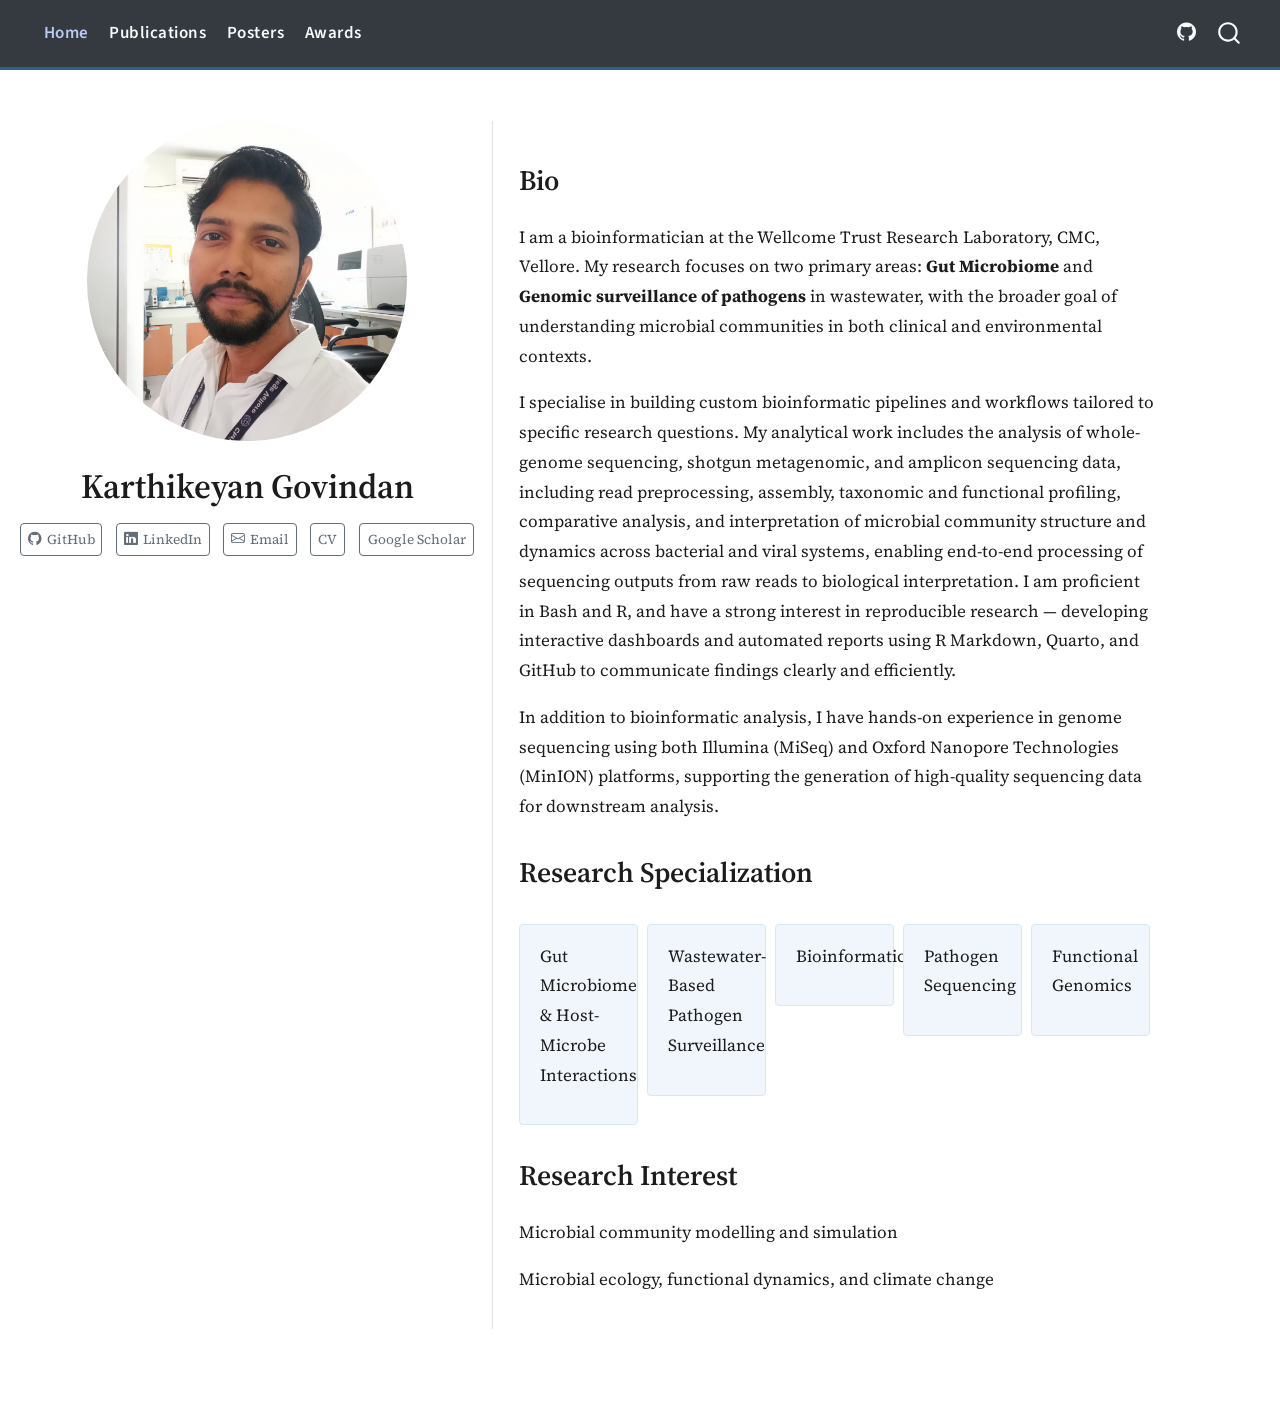
==== commit 56edebdd: "latest13 commit" ====
--- a/docs/index.html
+++ b/docs/index.html
@@ -128,7 +128,7 @@
 <div class="quarto-about-trestles">
   <div class="about-entity">
     <img src="profile.jpg" class="about-image
-  round " style="height: 150px; width: 150px;">
+  round " style="height: 320px; width: 320px;">
 <header id="title-block-header" class="quarto-title-block default">
 <div class="quarto-title">
 <h1 class="title">Karthikeyan Govindan</h1>
--- a/docs/styles.css
+++ b/docs/styles.css
@@ -452,31 +452,3 @@
     max-width: 100% !important;
   }
 }
-@media (max-width: 768px) {
-  /* Fix bio text cut off */
-  .about-contents {
-    padding-left: 12px !important;
-    padding-right: 12px !important;
-    overflow: hidden !important;
-    width: 100% !important;
-    box-sizing: border-box !important;
-  }
-
-  /* Fix specialization boxes */
-  .quarto-about-trestles .about-contents > div,
-  .quarto-about-trestles .about-contents p,
-  .quarto-about-trestles .about-contents h2 {
-    margin-left: 0 !important;
-    padding-left: 0 !important;
-    max-width: 100% !important;
-    box-sizing: border-box !important;
-  }
-
-  /* Fix skill/specialization grid boxes */
-  .quarto-about-trestles .about-contents .grid,
-  .listing-grid {
-    margin-left: 0 !important;
-    padding-left: 0 !important;
-    grid-template-columns: repeat(2, 1fr) !important;
-  }
-}
